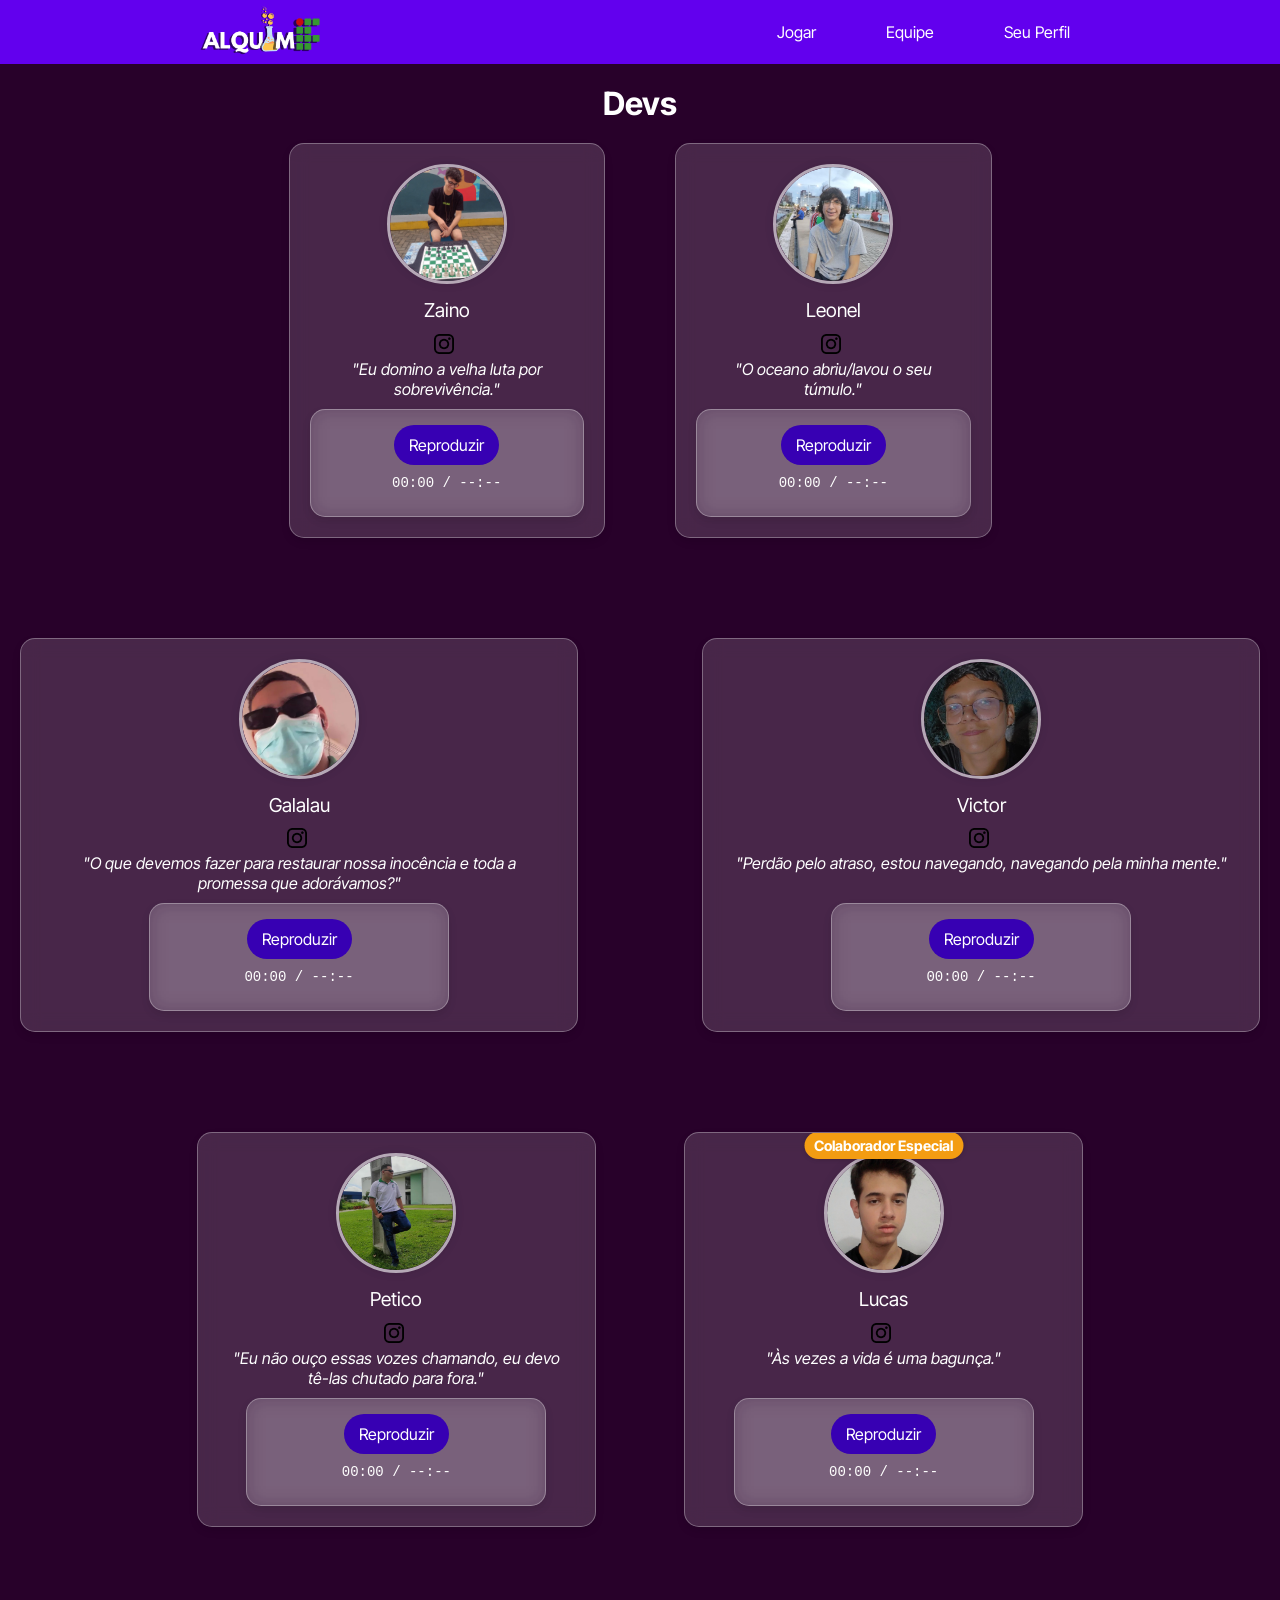
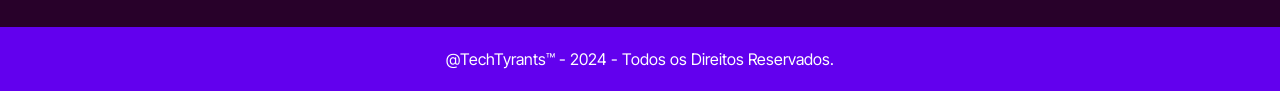
==== public/equipe.html @ eb1886fe "first commit" ====
<!DOCTYPE html>
<html lang="PT-BR">
<head>
    <meta charset="UTF-8">
    <meta name="viewport" content="width=device-width, initial-scale=1.0">
    <meta http-equiv="X-UA-Compatible" content="IE=edge">
    <link rel="stylesheet" href="CSS/style.css">
    <link rel="stylesheet" href="CSS/devstyles.css">
    <title>AlquimIF - Seu Jogo de Química</title>
</head>
<body>
    <header class="cabecalho">
        <div class="logo">
            <a href="./index.html"><img src="imgs/AlquimIF - logo.png" alt="AlquimIF logo"></a>
        </div>
        <nav class="barranav">
            <button
              aria-expanded="false"
              aria-label="Abrir menu"
              class="open-menu"
            >
              <svg
                width="40"
                height="40"
                viewBox="0 0 40 40"
                fill="none"
                xmlns="http://www.w3.org/2000/svg"
              >
                <path
                  d="M10 20H30"
                  stroke="#FFFFFF"
                  stroke-width="2"
                  stroke-linecap="round"
                  stroke-linejoin="round"
                />
                <path
                  d="M10 12H30"
                  stroke="#FFFFFF"
                  stroke-width="2"
                  stroke-linecap="round"
                  stroke-linejoin="round"
                />
                <path
                  d="M18 28L30 28"
                  stroke="#FFFFFF"
                  stroke-width="2"
                  stroke-linecap="round"
                  stroke-linejoin="round"
                />
              </svg>
            </button>
            <ul class="itensnav">
                <li><a href="#" id="jogar-btn">Jogar</a></li>
                <li><a href="equipe.html">Equipe</a></li>
                <li><a href="seuperfil.html">Seu Perfil</a></li>
            </ul>
        </nav>
    </header>

    <div class="overlay"></div>
    
    <div class="side-menu">
        <button
              aria-expanded="true"
              aria-label="Fechar menu"
              class="close-menu"
            >
              <svg
                width="30"
                height="30"
                viewBox="0 0 40 40"
                fill="none"
                xmlns="http://www.w3.org/2000/svg"
              >
                <path
                  d="M30 10L10 30M10 10L30 30"
                  stroke="#000000"
                  stroke-width="2"
                  stroke-linecap="round"
                  stroke-linejoin="round"
                />
              </svg>
            </button>
            <div class="side-menu-pad">
                <div class="text-center">
                    <img src="imgs/AlquimIF - logo.png" alt="AlquimIF logo" width="200" height="58" class="width-65" loading="lazy">
                </div>
                <nav class="vertical-nav-wrap">
                    <ul id="vertical-nav" class="vertical-nav-inner">
                        <li class="menu-item"><a href="#" id="jogar-btn2">Jogar</a></li>
                        <li class="menu-item"><a href="equipe.html">Equipe</a></li>
                        <li class="menu-item"><a href="seuperfil.html">Seu Perfil</a></li>
                    </ul>
                </nav>
            </div>
    </div>
    <main class="conteudo">
        <h1>Devs</h1>

        <!-- Contêiner de duplas -->
        <div class="dupla">
            <div class="membro">
                <div class="foto-membro">
                    <img src="imgs/zaino.png" alt="Foto do Zaino">
                </div>
                <span class="nome-membro">Zaino</span>
                <a href="https://www.instagram.com/zaiknown.py/" target="_blank" class="icon-instagram"><img src="imgs/logotipo-do-instagram.png" alt="Instagram"></a>
                <p class="frase-membro">"Eu domino a velha luta por sobrevivência."</p>
                <div class="custom-audio-player" data-audio-src="music/Oldies Station.mp3">
                    <button class="play-pause">Reproduzir</button>
                    <span class="time-display">00:00 / --:--</span>
                </div>
            </div>

            <div class="membro">
                <div class="foto-membro">
                    <img src="imgs/neoleo.png" alt="Foto do Leonel">
                </div>
                <span class="nome-membro">Leonel</span>
                <a href="https://www.instagram.com/leonelwired/" target="_blank" class="icon-instagram"><img src="imgs/logotipo-do-instagram.png" alt="Instagram"></a>
                <p class="frase-membro">"O oceano abriu/lavou o seu túmulo."</p>
                <div class="custom-audio-player" data-audio-src="music/Car Seat Headrest - _Beach Life-In-Death_ (Official Audio).mp3">
                    <button class="play-pause">Reproduzir</button>
                    <span class="time-display">00:00 / --:--</span>
                </div>
            </div>
        </div>

        <div class="dupla">
            <div class="membro">
                <div class="foto-membro">
                    <img src="imgs/galalau.png" alt="Foto do Galalau">
                </div>
                <span class="nome-membro">Galalau</span>
                <a href="https://www.instagram.com/rafaelb.12/" target="_blank" class="icon-instagram"><img src="imgs/logotipo-do-instagram.png" alt="Instagram"></a>
                <p class="frase-membro">"O que devemos fazer para restaurar nossa inocência e toda a promessa que adorávamos?"</p>
                <div class="custom-audio-player" data-audio-src="music/Paramore - We Are Broken (Official Audio).mp3">
                    <button class="play-pause">Reproduzir</button>
                    <span class="time-display">00:00 / --:--</span>
                </div>
            </div>

            <div class="membro">
                <div class="foto-membro">
                    <img src="imgs/victor.png" alt="Foto do Victor">
                </div>
                <span class="nome-membro">Victor</span>
                <a href="https://www.instagram.com/victinho.py/" target="_blank" class="icon-instagram"><img src="imgs/logotipo-do-instagram.png" alt="Instagram"></a>
                <p class="frase-membro">"Perdão pelo atraso, estou navegando, navegando pela minha mente."</p>
                <div class="custom-audio-player" data-audio-src="music/Navigating.mp3">
                    <button class="play-pause">Reproduzir</button>
                    <span class="time-display">00:00 / --:--</span>
                </div>
            </div>
        </div>

        <div class="dupla">
            <div class="membro">
                <div class="foto-membro">
                    <img src="imgs/petico.png" alt="Foto do Petico">
                </div>
                <span class="nome-membro">Petico</span>
                <a href="https://www.instagram.com/pedro_ry68/" target="_blank" class="icon-instagram"><img src="imgs/logotipo-do-instagram.png" alt="Instagram"></a>
                <p class="frase-membro">"Eu não ouço essas vozes chamando, eu devo tê-las chutado para fora."</p>
                <div class="custom-audio-player" data-audio-src="music/twenty one pilots_ Ode To Sleep.mp3">
                    <button class="play-pause">Reproduzir</button>
                    <span class="time-display">00:00 / --:--</span>
                </div>
            </div>

            <div class="membro">
                <span class="colaborador">Colaborador Especial</span>
                <div class="foto-membro">
                    <img src="imgs/lucas.png" alt="Foto do Lucas">
                </div>
                <span class="nome-membro">Lucas</span>
                <a href="https://www.instagram.com/lucasmartins1560/" target="_blank" class="icon-instagram"><img src="imgs/logotipo-do-instagram.png" alt="Instagram"></a>
                <p class="frase-membro">"Às vezes a vida é uma bagunça."</p>
                <div class="custom-audio-player" data-audio-src="music/Life's A Mess.mp3">
                    <button class="play-pause">Reproduzir</button>
                    <span class="time-display">00:00 / --:--</span>
                </div>
            </div>
        </div>
    </main>

    <div id="popup-sala" class="popup-sala">
        <div class="popup-content">
            <span class="close-btn">&times;</span>
            <h2>Escolha uma Opção</h2>
            <div class="opcoes-jogo">
                <button id="opcao-criar-sala">Criar Sala</button>
                <button id="opcao-entrar-sala">Entrar em Sala</button>
                <button id="opcao-jogar-sozinho">Jogar Sozinho</button>
            </div>
            <form id="form-jogar-sozinho" class="formulario" style="display: none;">
                <h3>Jogar Offline</h3>
                <label for="num-perguntas-sozinho">Número de Perguntas: (Máx 21)</label>
                <input type="number" id="num-perguntas-sozinho" name="num-perguntas-sozinho" min="1" max="21" required>
                <label for="tipo-perguntas-sozinho">Tipo de Perguntas:</label>
                <select id="tipo-perguntas-sozinho" name="tipo-perguntas-sozinho" required>
                    <option value="">Escolha o Tipo</option>
                    <option value="teoricas">Teóricas</option>
                    <option value="praticas">Práticas</option>
                    <option value="mistas">Mistas</option>
                </select>
                <label for="tema-perguntas-sozinho">Tema das Perguntas:</label>
                <select id="tema-perguntas-sozinho" name="tema-perguntas-sozinho" required>
                    <option value="">Escolha um Tema</option>
                    <option value="Química Geral">Química Geral</option>
                    <option value="Cinética Química">Cinética Química</option>
                    <option value="Equilíbrio Químico">Equilíbrio Químico</option>
                </select>
                <div class="perguntas-teoricas-sozinho">
                    <label for="tempo-teoricas-sozinho">Tempo para Perguntas Teóricas (segundos):</label>
                    <input type="number" id="tempo-teoricas-sozinho" name="tempo-teoricas-sozinho" min="10" max="120">
                </div>
                <div class="perguntas-praticas-sozinho">
                    <label for="tempo-praticas-sozinho">Tempo para Perguntas Práticas (segundos):</label>
                    <input type="number" id="tempo-praticas-sozinho" name="tempo-praticas-sozinho" min="10" max="120">
                    <label for="queda-pontos-praticas-sozinho">Ponto de Queda de Pontuação para Práticas (segundos):</label>
                    <input type="number" id="queda-pontos-praticas-sozinho" name="queda-pontos-praticas-sozinho" min="10" max="30">
                </div>
                <button type="submit">Começar Jogo</button>
            </form>
            <form id="form-entrar-sala" class="formulario" style="display: none;">
                <h3>Salas Públicas Disponíveis</h3>
                <ul id="lista-salas-publicas"></ul>
                <h3>Entrar em Sala Privada</h3>
                <label for="nome-sala-privada">Nome da Sala:</label>
                <input type="text" id="nome-sala-privada" name="nome-sala-privada" required>
                <label for="senha-sala-privada">Senha:</label>
                <input type="password" id="senha-sala-privada" name="senha-sala-privada" required>
                <button type="submit">Entrar na Sala</button>
            </form>
            <form id="form-criar-sala" class="formulario scrollable-form" style="display: none;">
                <h3>Criar Sala</h3>
                <label for="nome-sala">Nome da Sala:</label>
                <input type="text" id="nome-sala" name="nome-sala" required>
                <label for="publico-privado">Sala Pública ou Privada:</label>
                <select id="publico-privado" name="publico-privado" required>
                    <option value="publica">Pública</option>
                    <option value="privada">Privada</option>
                </select>
                <div id="senha-container" style="display: none;">
                    <label for="senha-sala">Senha:</label>
                    <input type="password" id="senha-sala" name="senha-sala">
                </div>
                <label for="num-perguntas">Número de Perguntas: (máx. 21)</label>
                <input type="number" id="num-perguntas" name="num-perguntas" min="1" max="21" required>
                <label for="num-participantes">Número de Participantes: (máx. 8)</label>
                <input type="number" id="num-participantes" name="num-participantes" min="1" max="8" required>
                <label for="tipo-perguntas">Tipo de Perguntas:</label>
                <select id="tipo-perguntas" name="tipo-perguntas" required>
                    <option value="">Escolha o Tipo</option>
                    <option value="teoricas">Teóricas</option>
                    <option value="praticas">Práticas</option>
                    <option value="mistas">Mistas</option>
                </select>
                <label for="tema-perguntas">Tema das Perguntas:</label>
                <select id="tema-perguntas" name="tema-perguntas" required>
                    <option value="">Escolha um Tema</option>
                    <option value="Química Geral">Química Geral</option>
                    <option value="Cinética Química">Cinética Química</option>
                    <option value="Equilíbrio Químico">Equilíbrio Químico</option>
                </select>
                <div class="perguntas-teoricas">
                    <label for="tempo-teoricas">Tempo para Perguntas Teóricas (segundos):</label>
                    <input type="number" id="tempo-teoricas" name="tempo-teoricas" min="10" max="120" required>
                </div>
                <div class="perguntas-praticas">
                    <label for="tempo-praticas">Tempo para Perguntas Práticas (segundos):</label>
                    <input type="number" id="tempo-praticas" name="tempo-praticas" min="10" max="120" required>
                    <label for="queda-pontos-praticas">Ponto de Queda de Pontuação para Práticas (segundos):</label>
                    <input type="number" id="queda-pontos-praticas" name="queda-pontos-praticas" min="10" max="30" required>
                </div>
                <button type="submit">Criar Sala</button>
            </form>
        </div>
    </div>

    
    <footer class="rodape">
        @TechTyrants™ - 2024 - Todos os Direitos Reservados.
    </footer>
    <script src="JS/client.js"></script>
    <script src="JS/burguin.js"></script>
    <script src="https://cdn.socket.io/4.4.0/socket.io.min.js"></script>
    <script src="JS/scriptaudio.js" defer></script>
    <script src="JS/scriptfoto.js" defer></script>
    <script src="JS/scriptpopupsala.js" defer></script>
</body>
</html>
---- public/CSS/style.css ----
@import url('https://fonts.googleapis.com/css2?family=Inter+Tight:ital,wght@0,100..900;1,100..900&display=swap');
* {
    list-style: none;
    padding: 0;
    margin: 0;
    box-sizing: border-box;
    font-family: "Inter Tight", sans-serif; 
}

html, body {
    height: 100%;
    display: flex;
    flex-direction: column;
    background-color: #28012A;
    color: #FFFFFF;
}

img {
    width: 121px;
}

.cabecalho {
    display: flex;
    justify-content: space-evenly;
    background-color: #6200EE;
    padding: 5px;
    gap: 250px;
    align-items: center;    
}

.barranav {
    display: flex;
    top: 0;
    left: 0;
    right: 0;
}

.itensnav {
    display: flex;
    align-items: center;
    gap: 50px;
}

.rodape {
    display: flex;
    justify-content: center;
    align-items: center;
    background-color: #6200EE;
    height: 10vh;
    margin-top: auto;
    padding-top: 22px;
    padding-bottom: 22px; 
}

main {
    display: flex;
    flex-direction: column; 
    flex: 1; 
    justify-content: flex-start; 
    padding: 20px; 
    gap: 20px; 
    align-items: center; 
}

a {
    color: inherit; 
    text-decoration: none;
    transition: color 0.3s ease;
}

a:hover {
    color: #ba62e0;
}

.logo img {
    animation: pulsar 2s infinite; 
}

.conteudo h1 {
    animation: deslizar 1s ease-out; 
}

@keyframes pulsar {
    0% {
        transform: scale(1);
    }
    50% {
        transform: scale(1.1);
    }
    100% {
        transform: scale(1);
    }
}

@keyframes deslizar {
    from {
        transform: translateX(-100%);
    }
    to {
        transform: translateX(0);
    }
}

.carousel-container {
    position: fixed;
    right: 20px;
    top: 100px;
    width: 300px;
    z-index: 1000;
    transform: translate(0px, 0px);
}

.carousel {
    position: relative;
    overflow: hidden;
    border-radius: 5px;
}

.carousel-inner {
    display: flex;
    transition: transform 0.5s ease;
}

.carousel-item {
    min-width: 100%;
    transition: transform 0.5s ease;
    display: flex;
    flex-direction: column;
    align-items: center;
    padding: 20px;
    background-color: #3700B3;
    border-radius: 5px;
}

.carousel-indicators {
    display: flex;
    justify-content: center;
    gap: 5px;
    margin-top: 10px;
}

.carousel-indicators button {
    width: 10px;
    height: 10px;
    background-color: #BBB;
    border: none;
    border-radius: 50%;
    cursor: pointer;
    transition: background-color 0.3s ease;
}

.carousel-indicators button.active {
    background-color: #717171;
}

.carousel-item h3 {
    margin-bottom: 10px;
}

.carousel-item p {
    margin-bottom: 20px;
    text-align: center;
}

.carousel-item a {
    background-color: #6200EE;
    color: #FFFFFF;
    padding: 10px 20px;
    border-radius: 5px;
    text-decoration: none;
    transition: background-color 0.3s ease;
}

.carousel-item a:hover {
    background-color: #4B0082;;
    color: white;
}

/* Estilo para o pop-up de criação de sala */
.popup-sala {
    display: none;
    position: fixed;
    top: 0;
    left: 0;
    width: 100%;
    height: 100%;
    background-color: rgba(0, 0, 0, 0.5); /* Fundo escuro semi-transparente */
    justify-content: center;
    align-items: center;
    z-index: 1001;
}

.popup-content {
    background-color: #4B0082; /* Fundo do pop-up para combinar com a página */
    color: #FFFFFF; /* Texto branco para contraste */
    padding: 20px;
    border-radius: 10px; /* Bordas arredondadas */
    text-align: center;
    width: 110%;
    max-width: 450px;
    max-height: 80%;
    overflow-y: auto; /* Adiciona a rolagem vertical */
    box-shadow: 0 0 10px rgba(0, 0, 0, 0.5); /* Sombra para dar destaque */
}

.popup-content h2 {
    margin-bottom: 20px;
    color: white; /* Destaque do título */
}

.popup-content label {
    display: block;
    margin-bottom: 10px;
}

.popup-content input, .popup-content select {
    width: 100%;
    padding: 8px;
    margin-bottom: 20px;
    border-radius: 5px;
    border: 1px solid #ccc;
    background-color: #F0E6FF; /* Fundo dos inputs para contraste */
}

.popup-content button {
    padding: 10px 20px;
    background-color: #6200EE; /* Fundo do botão */
    color: #fff;
    border: none;
    border-radius: 5px;
    cursor: pointer;
    transition: background-color 0.3s ease;
}

.popup-content button:hover {
    background-color: #FFD700; /* Cor de fundo ao passar o mouse */
    color: #4B0082; /* Cor do texto ao passar o mouse */
}

.close-btn {
    position: absolute;
    top: 10px;
    right: 10px;
    cursor: pointer;
    font-size: 20px;
    color: #FFD700; /* Cor do botão de fechar */
}

.close-btn:hover {
    color: #FFF; /* Cor ao passar o mouse */
}

#lista-salas-publicas {
    list-style: none;
    padding: 0;
}

#lista-salas-publicas li {
    background-color: #6200EE;
    padding: 10px;
    margin-bottom: 5px;
    border-radius: 5px;
    cursor: pointer;
    transition: background-color 0.3s ease;
}

#lista-salas-publicas li:hover {
    background-color: #4B0082 ;
    color: white;
}

.opcoes-jogo {
    display: flex;
    justify-content: center;
    gap: 20px;
    margin-bottom: 20px;
    flex-wrap: wrap;
}

.opcoes-jogo button {
    background-color: #4B0082;
    color: #FFFFFF;
    padding: 10px 20px;
    border: none;
    border-radius: 5px;
    cursor: pointer;
    transition: background-color 0.3s ease;
    margin-bottom: 10px; /* Espaço entre os botões */
}

.opcoes-jogo button:hover {
    background-color: #6200EE;
    color: white;
}

/* Estilo do scroll dentro do modal */
.popup-content::-webkit-scrollbar {
    width: 8px; /* Largura do scroll */
}

.popup-content::-webkit-scrollbar-track {
    background: #4B0082; /* Cor do fundo do track */
    border-radius: 10px; /* Bordas arredondadas */
}

.popup-content::-webkit-scrollbar-thumb {
    background: #f0f0f0; /* Cor clara para o thumb */
    border-radius: 10px; /* Bordas arredondadas */
    border: 2px solid transparent; /* Borda transparente */
    background-clip: padding-box; /* Faz o thumb parecer menor */
}

.popup-content::-webkit-scrollbar-thumb:hover {
    background: #dcdcdc; /* Cor um pouco mais escura ao passar o mouse */
}

/* Compatibilidade com Firefox */
.popup-content {
    scrollbar-width: thin; /* Largura do scroll */
    scrollbar-color: #f0f0f0 transparent; /* Cor do thumb e track */
}

/* Estilos para os quadrados informativos */
.info-container {
    display: flex;
    flex-wrap: wrap;
    gap: 20px;
    margin: 20px;
    justify-content: center;
}

.info-box {
    background-color: #3700B3;
    border-radius: 8px;
    box-shadow: 0 2px 5px rgba(0, 0, 0, 0.1);
    padding: 20px;
    flex: 1 1 calc(50% - 40px);
    box-sizing: border-box;
    min-width: 250px;
}

.full-width {
    flex: 1 1 100%;
    max-width: 800px; /* Limite de largura para centralizar melhor */
}

.info-box h3 {
    margin-top: 0;
}

/* Estilos para botões ativos */
.opcoes-jogo button.active {
    background-color: #6200EE; /* Cor do botão ativo */
    color: #fff; /* Cor do texto do botão ativo */
}

/* Add any additional styles needed for the waiting room */
.players-container {
    margin: 20px;
    text-align: center;
}

#players-list {
    list-style: none;
    padding: 0;
}

#players-list li {
    background-color: #6200EE;
    padding: 10px;
    margin-bottom: 5px;
    border-radius: 5px;
    transition: background-color 0.3s ease;
}

#players-list li:hover {
    background-color: #4B0082;
    color: white;
}

#start-game-btn {
    padding: 10px 20px;
    background-color: #6200EE;
    color: #fff;
    border: none;
    border-radius: 5px;
    cursor: pointer;
    transition: background-color 0.3s ease;
}

#start-game-btn:hover {
    background-color: #FFD700;
    color: #4B0082;
}


@media (max-width: 768px) {
    .info-box {
        flex: 1 1 100%;
    }
}

@media (max-width: 480px) {
    .info-box {
        flex: 1 1 100%;
    }
}

@keyframes fadeIn {
    from {
        opacity: 0;
    }
    to {
        opacity: 1;
    }
    to {
        opacity: 0;
    }
}

.overlay {
    display: none;
    position: fixed;
    top: 0;
    left: 0;
    width: 100%;
    height: 100%;
    background-color: rgba(0, 0, 0, 0.5);
    z-index: 10004; 
    transition: opacity 0.3s ease;
}

.overlay.show {
    display: block;
}

.side-menu {
    display: none; 
    background: #6200EE;
    position: fixed;
    z-index: 10005;
    width: 302px;
    max-width: 100%;
    height: 100%;
    min-height: 100vh;
    top: 0;
    left: -302px; /* Inicialmente escondido */
    overflow-x: hidden;
    overflow-y: auto;
    scrollbar-width: thin;
    scrollbar-color: var(--main-color) #f1f1f1;
    transition: all .3s ease;
    display: flex;
    flex-direction: column;
}

/* Quando o menu está aberto */
.side-menu.open {
    left: 0; /* Mostrar quando aberto */
}

.side-menu .side-menu-pad {
    padding: 20px;
    display: flex;
    flex-direction: column;
    height: 100%;
}

.side-menu .text-center {
    display: flex;
    justify-content: center;
    margin-bottom: 20px;
}

.side-menu .text-center img {
    max-width: 100%;
    height: auto;
}

.side-menu .vertical-nav-wrap {
    flex: 1;
}

.side-menu .vertical-nav-inner {
    list-style: none;
    padding: 0;
    margin: 0;
}

.side-menu .vertical-nav-inner .menu-item {
    margin: 10px 0;
}

.side-menu .vertical-nav-inner .menu-item a {
    position: relative;
    display: block;
    width: 100%;
    color: #fff;
    border-top: 1px solid #f2f2f2;
    line-height: 22px;
    padding: 8px 0;
    transition: opacity .2s ease-in-out;
}

/* Estilos para a navegação principal e botão de abrir */
.barranav {
    display: flex;
    justify-content: space-between;
    align-items: center;
}

/* Navegação normal */
.itensnav {
    list-style: none;
    display: flex;
    padding: 0;
    margin: 0;
}

.itensnav li {
    margin: 0 10px;
}

.itensnav a {
    color: #fff;
    text-decoration: none;
    font-size: 16px;
}

/* Estilos específicos para o botão de abrir e fechar no menu lateral */
.open-menu {
    display: none; /* Ocultar por padrão em telas grandes */
}

.close-menu {
    display: none; /* Inicialmente escondido */
}

/* Exibição do botão de fechar no menu lateral */
.side-menu.open .close-menu {
    display: block;
}

/* Exibir o botão de abrir e esconder a navegação normal em dispositivos móveis */
@media (max-width: 768px) {
    .side-menu {
        display: flex;
    }

    .barranav .itensnav {
        display: none;
    }
    
    .open-menu {
        display: block;
        background-color: #6200EE;
        color: #fff;
        border: none;
        padding: 10px 20px;
        cursor: pointer;
        font-size: 16px;
    }
    .close-menu {
        cursor: pointer;
        float: right;
        background-color: transparent;
        color: #fff;
        border: 0;
        position: absolute;
        height: 30px;
        width: 30px;
        outline: 0;
        top: 10px;
        padding-bottom: 50px;
        right: 10px;
        padding-right: 30px;
    }

    .carousel-container {
        display: none;
    }

    .cabecalho {
        justify-content:space-between;
        gap: 0px;
    }

    .logo {
        margin-left: 15px;
    }

    .text-center {
        margin-top: 20px;
    }

    .itensnav {
        flex-direction: column;
        gap: 10px;
    }

    .popup-content {
        width: 90%;
        max-width: none;
    }

    .info-box {
        width: 100%;
    }

    .rodape {
        font-size: 14px;
    }
}

/* Exibir a navegação normal e esconder o menu lateral em dispositivos maiores */
@media (min-width: 769px) {
    .side-menu {
        display: none;
    }

    .barranav .itensnav {
        display: flex;
    }

    .open-menu {
        display: none;
    }
}
---- public/CSS/devstyles.css ----
/* Estilos gerais para a página da equipe */
.conteudo {
    text-align: center;
    padding: 20px;
}

.nome-membro {
    font-size: 1.2em;
    margin-bottom: 10px;
    display: block;
}

.icon-instagram img {
    width: 20px;
    height: 20px;
    margin-right: 5px;
    vertical-align: middle;
    transition: transform 0.2s ease-in-out;
}

.frase-membro {
    margin-top: 5px;
    font-style: italic;
    min-height: 40px;
    padding: 0 10px;
}

.membro {
    margin-bottom: 40px;
    text-align: center;
    width: 45%;
    box-sizing: border-box;
    padding: 20px;
    border: 1px solid rgba(255, 255, 255, 0.3);
    box-shadow: 0 4px 8px rgba(0, 0, 0, 0.1);
    border-radius: 15px;
    transition: transform 0.2s ease-in-out;
    position: relative;
    background: rgba(255, 255, 255, 0.15);
    backdrop-filter: blur(10px);
    overflow: hidden;
}

.dupla {
    display: flex;
    justify-content: space-between;
    flex-wrap: wrap;
    margin-bottom: 40px;
    gap: 20px;
}

.colaborador {
    position: absolute;
    top: -1px;
    left: 50%;
    transform: translateX(-50%);
    background-color: #f39c12;
    color: white;
    padding: 5px 10px;
    border-radius: 20px;
    font-size: 0.9em;
    font-weight: bold;
    box-shadow: 0 0 5px rgba(0, 0, 0, 0.2);
}

.foto-membro {
    display: inline-block;
    width: 120px;
    height: 120px;
    overflow: hidden;
    border-radius: 50%;
    margin-bottom: 10px;
    border: 3px solid rgba(255, 255, 255, 0.6);
    box-shadow: 0 0 10px rgba(0, 0, 0, 0.1);
    transition: transform 0.2s ease-in-out;
}

.foto-membro img {
    width: 100%;
    height: 100%;
    object-fit: cover;
    border-radius: 50%;
}

.foto-membro:hover {
    transform: scale(1.1);
}

.icon-instagram:hover img {
    transform: scale(1.2);
}

.subtitulo {
    font-size: 1.5em;
    margin-top: 40px;
    margin-bottom: 20px;
}

/* Estilos para a modal */
.modal {
    display: flex;
    justify-content: center;
    align-items: center;
    position: fixed;
    top: 0;
    left: 0;
    width: 100%;
    height: 100%;
    background-color: rgba(0, 0, 0, 0.8);
    z-index: 1000;
}

.modal-content {
    position: relative;
    max-width: 90%;
    max-height: 90%;
}

.modal-content img.ampliada {
    width: 500px;
    height: 500px;
    object-fit: cover;
}

.modal-content .close {
    position: absolute;
    top: 10px;
    right: 20px;
    font-size: 30px;
    font-weight: bold;
    color: white;
    cursor: pointer;
}

/* Custom Audio Player Styles */
.custom-audio-player {
    display: flex;
    align-items: center;
    justify-content: center;
    flex-direction: column;
    padding: 15px;
    background: rgba(255, 255, 255, 0.15);
    border-radius: 15px; /* Bordas arredondadas */
    box-shadow: 0 4px 8px rgba(0, 0, 0, 0.1);
    width: 100%;
    max-width: 300px;
    margin: 10px auto 0;
    backdrop-filter: blur(10px);
    border: 1px solid rgba(255, 255, 255, 0.3);
    position: relative; /* Para contexto de overflow */
    overflow: hidden;
}

.custom-audio-player .play-pause {
    background-color: #3700B3; /* Cor do botão */
    color: white;
    border: none;
    padding: 10px 15px;
    border-radius: 25px; /* Bordas arredondadas para o botão */
    font-size: 16px;
    cursor: pointer;
    margin-bottom: 10px; /* Espaçamento inferior */
    transition: background-color 0.3s;
}

.custom-audio-player .play-pause:hover {
    background-color: #8e44ad; /* Cor de hover */
}

.custom-audio-player .time-display {
    font-family: 'Courier New', Courier, monospace; /* Fonte monoespaçada */
    font-size: 14px;
    color: white;
    text-align: center;
    margin-bottom: 10px; /* Espaçamento inferior */
}

.custom-audio-player .progress-bar-container {
    width: 100%;
    height: 10px;
    background-color: #ddd; /* Fundo da barra de progresso */
    border-radius: 5px; /* Bordas arredondadas */
    overflow: hidden;
    margin-bottom: 10px; /* Espaçamento inferior */
}

.custom-audio-player .progress-bar {
    height: 100%;
    width: 0; /* Inicia com 0 */
    background-color: #3700B3; /* Cor da barra de progresso */
    transition: width 0.1s; /* Transição suave */
}
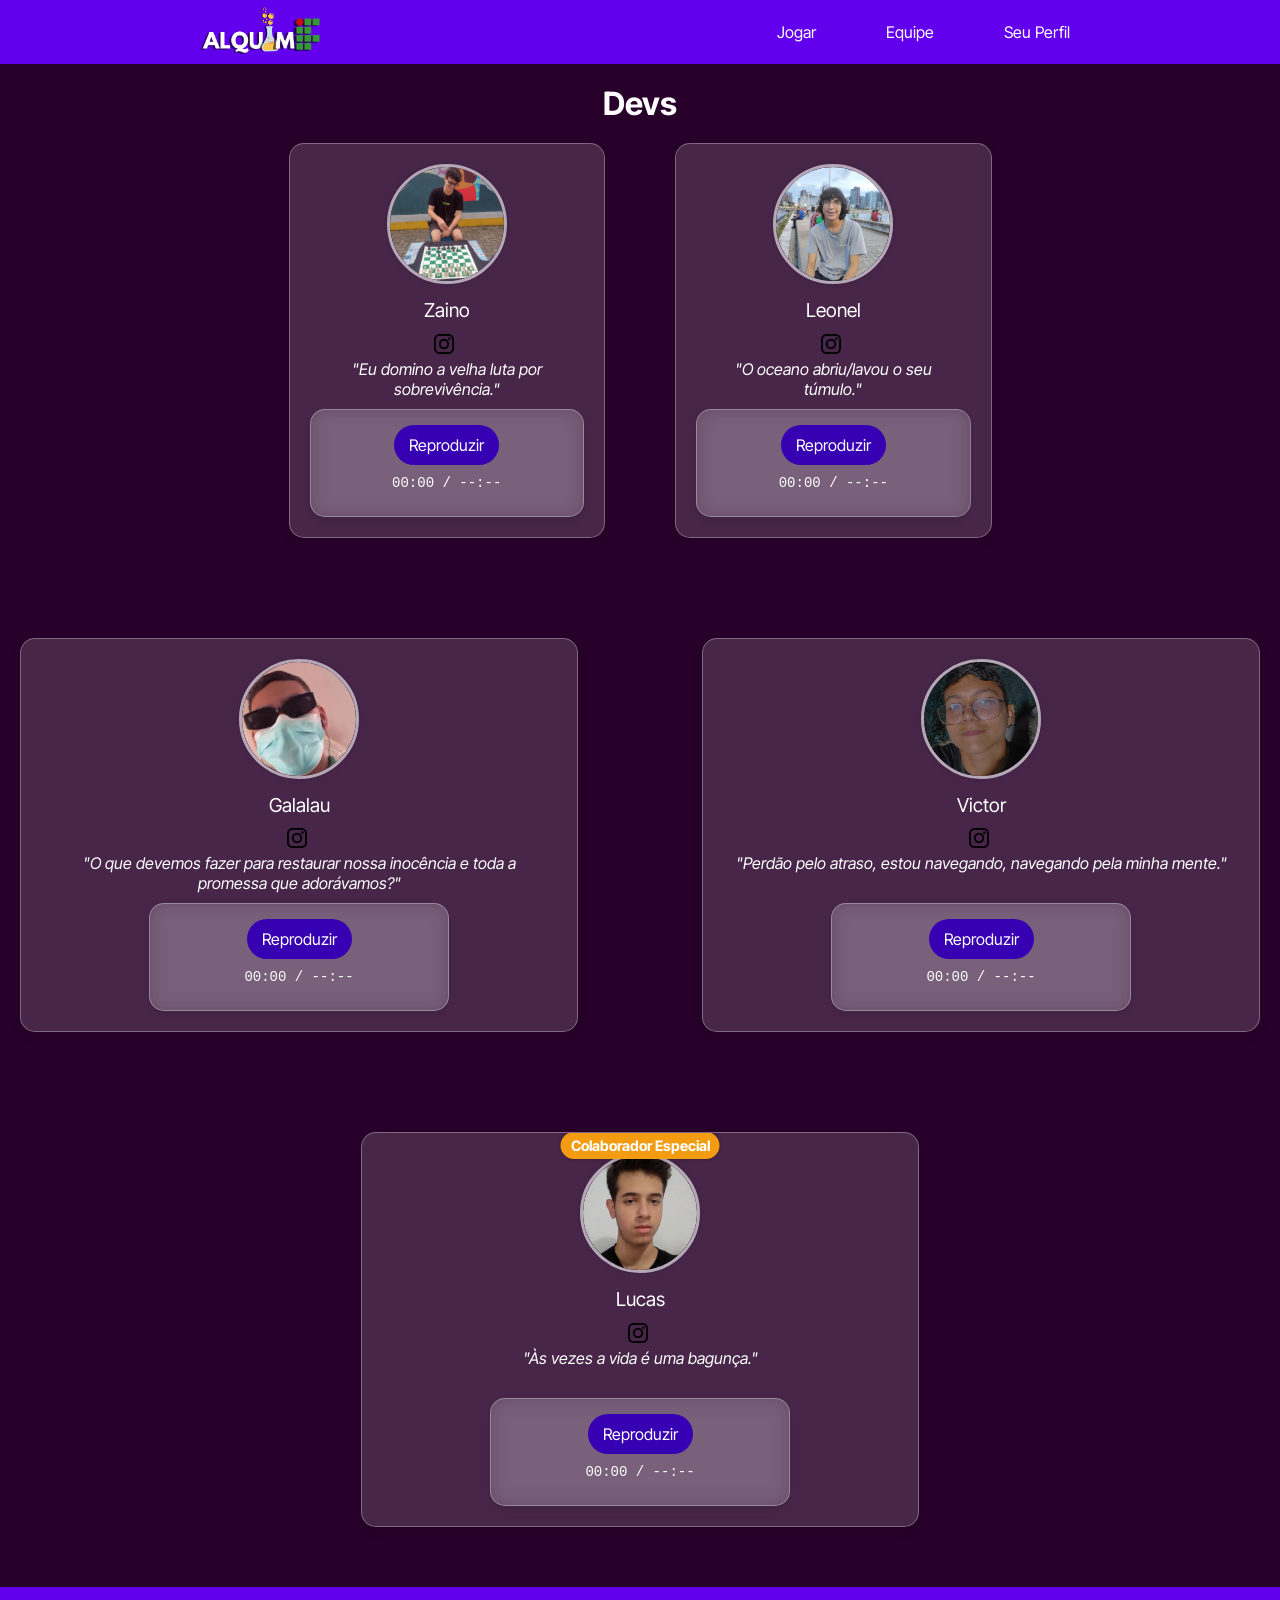
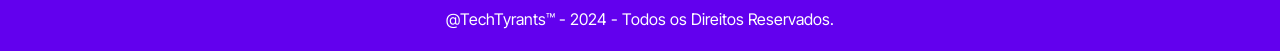
==== commit 2c7b020d: "asd" ====
--- a/public/equipe.html
+++ b/public/equipe.html
@@ -154,19 +154,6 @@
             </div>
         </div>
 
-        <div class="dupla">
-            <div class="membro">
-                <div class="foto-membro">
-                    <img src="imgs/petico.png" alt="Foto do Petico">
-                </div>
-                <span class="nome-membro">Petico</span>
-                <a href="https://www.instagram.com/pedro_ry68/" target="_blank" class="icon-instagram"><img src="imgs/logotipo-do-instagram.png" alt="Instagram"></a>
-                <p class="frase-membro">"Eu não ouço essas vozes chamando, eu devo tê-las chutado para fora."</p>
-                <div class="custom-audio-player" data-audio-src="music/twenty one pilots_ Ode To Sleep.mp3">
-                    <button class="play-pause">Reproduzir</button>
-                    <span class="time-display">00:00 / --:--</span>
-                </div>
-            </div>
 
             <div class="membro">
                 <span class="colaborador">Colaborador Especial</span>
